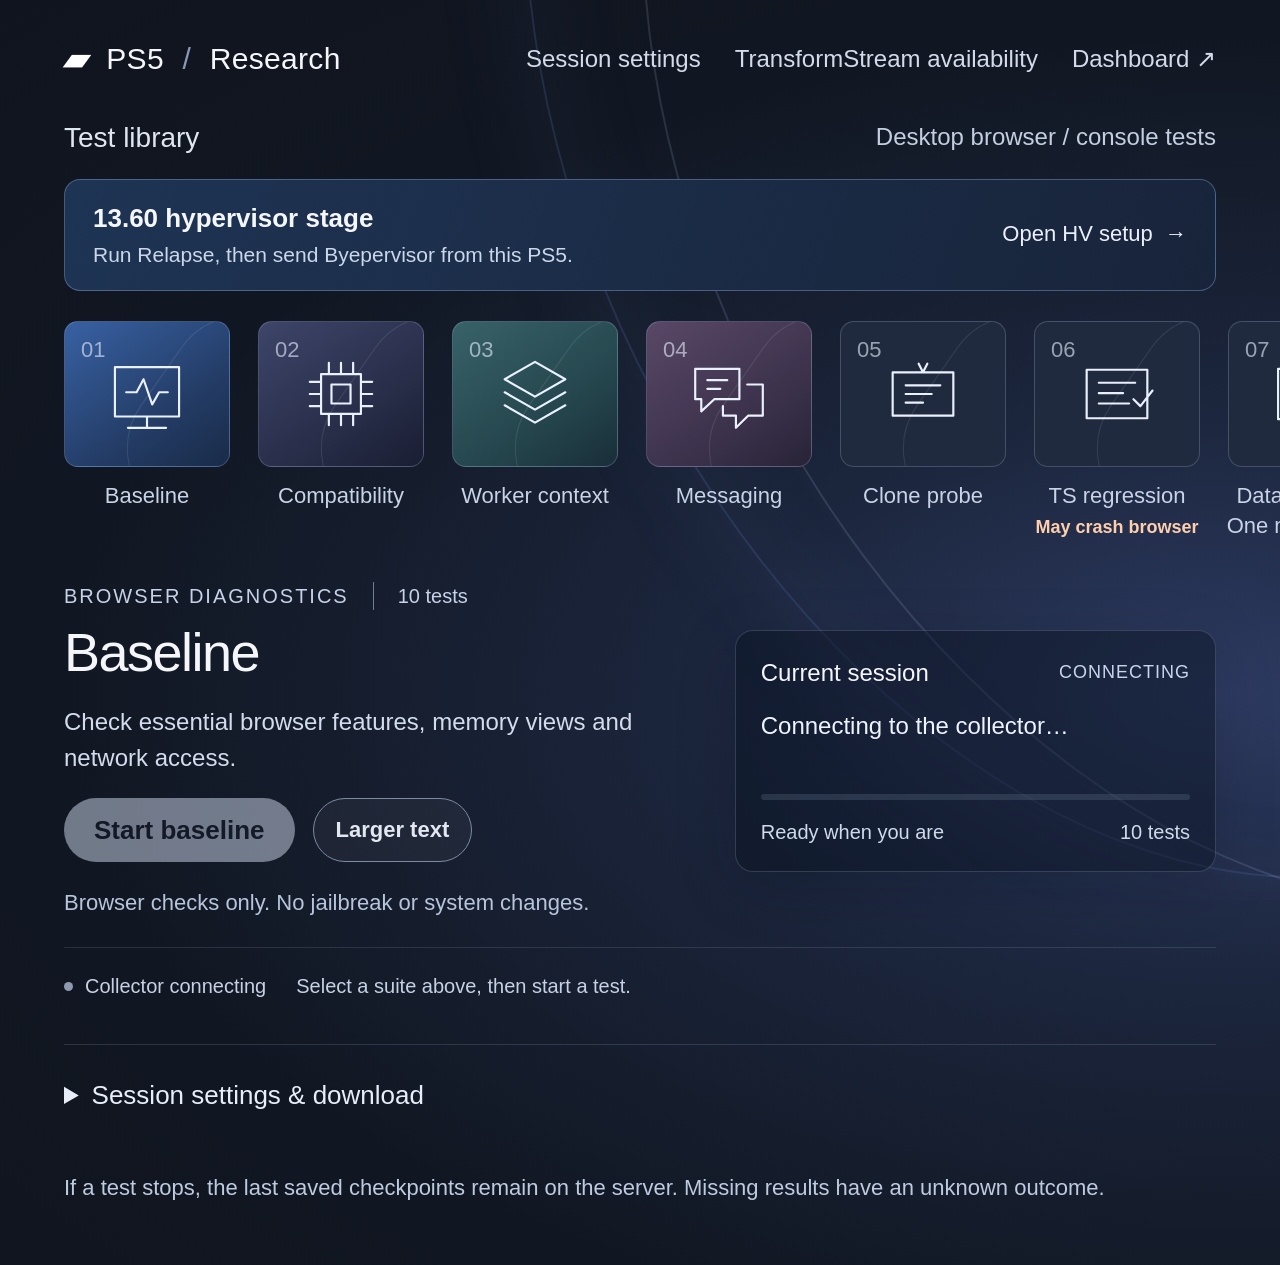
==== site/web/index.html @ ddcae29b "Initialize PS5 V13.60 research repository" ====
<!doctype html>
<html lang="en"><head><meta charset="utf-8"><meta name="viewport" content="width=device-width,initial-scale=1"><meta name="theme-color" content="#10141f"><title>PS5 Research — Test library</title><link rel="stylesheet" href="ui.css"><link rel="stylesheet" href="hv-promo.css"></head>
<body class="console-page"><div class="ambient" aria-hidden="true"><div class="light-arc"></div><div class="light-arc secondary"></div></div><main>
<header class="topbar"><div class="identity"><span class="identity-mark" aria-hidden="true">▰</span><span>PS5 <span class="identity-divider">/</span> Research</span></div><nav class="utilities" aria-label="Tools"><a id="details-link" href="#session-details">Session settings</a><a href="transformstream-feature">TransformStream availability</a><a id="dashboard-link" href="dashboard">Dashboard <span aria-hidden="true">↗</span></a></nav></header>
<div class="library-heading"><h1>Test library</h1><p id="device-summary">Checking browser…</p></div>
<a class="hv-promo" href="hv"><span><strong>13.60 hypervisor stage</strong><small>Run Relapse, then send Byepervisor from this PS5.</small></span><span class="hv-promo-arrow">Open HV setup&nbsp; →</span></a>
<nav class="suite-nav" aria-label="Test library">
<a class="suite-card" id="nav-baseline" href="./" aria-label="Baseline, 10 tests"><span class="tile-art baseline-art" aria-hidden="true"><svg viewBox="0 0 120 120"><path d="M23 29h74v57H23zM38 99h44M60 86v13M36 58h12l8-15 10 29 8-14h10"/></svg><span class="tile-number">01</span></span><span class="tile-name">Baseline</span></a>
<a class="suite-card" id="nav-phase2" href="phase2" aria-label="Compatibility, 8 tests"><span class="tile-art compatibility-art" aria-hidden="true"><svg viewBox="0 0 120 120"><path d="M37 37h46v46H37zM49 49h22v22H49zM46 24v13m14-13v13m14-13v13M46 83v13m14-13v13m14-13v13M24 46h13M24 60h13M24 74h13M83 46h13M83 60h13M83 74h13"/></svg><span class="tile-number">02</span></span><span class="tile-name">Compatibility</span></a>
<a class="suite-card" id="nav-context" href="context" aria-label="Worker context, 1 test"><span class="tile-art context-art" aria-hidden="true"><svg viewBox="0 0 120 120"><path d="m60 23 35 20-35 20-35-20zM25 58l35 20 35-20M25 73l35 20 35-20"/></svg><span class="tile-number">03</span></span><span class="tile-name">Worker context</span></a>
<a class="suite-card" id="nav-messaging" href="messaging" aria-label="Messaging, 1 test"><span class="tile-art messaging-art" aria-hidden="true"><svg viewBox="0 0 120 120"><path d="M21 31h51v35H43L28 80V66h-7zM81 49h18v36H82L68 99V85H53V74M35 44h23M35 54h15"/></svg><span class="tile-number">04</span></span><span class="tile-name">Messaging</span></a>
<a class="suite-card" id="nav-ssvprobe" href="ssvprobe" aria-label="Clone probe, 6 tests"><span class="tile-art ssvprobe-art" aria-hidden="true"><svg viewBox="0 0 120 120"><path d="M25 35h70v50H25zM40 50h40M40 60h30M40 70h20M55 25l5 10 5-10"/></svg><span class="tile-number">05</span></span><span class="tile-name">Clone probe</span></a>
<a class="suite-card" id="nav-transformstream-regression" href="transformstream-regression" aria-label="TransformStream regression, one case; may crash the browser"><span class="tile-art transformstream-regression-art" aria-hidden="true"><svg viewBox="0 0 120 120"><path d="M25 32h70v56H25zM39 47h42M39 59h28M39 71h35M79 66l8 8 14-18"/></svg><span class="tile-number">06</span></span><span class="tile-name">TS regression<br><strong style="color:#ffcfad;font-size:18px">May crash browser</strong></span></a>
<a class="suite-card" id="nav-datalist-uaf-probe" href="datalist-uaf-probe" aria-label="Datalist lifetime check, one manual click; may close the browser"><span class="tile-art datalist-art" aria-hidden="true"><svg viewBox="0 0 120 120"><path d="M22 31h76v58H22zM35 46h50M35 59h35M35 72h43M81 72l7 7 13-16"/></svg><span class="tile-number">07</span></span><span class="tile-name">Datalist lifetime<br>One manual click</span></a>
</nav>
<div class="workspace"><section class="selected-suite" aria-labelledby="suite-title"><p class="section-label">BROWSER DIAGNOSTICS <span id="suite-meta">10 tests</span></p><h2 id="suite-title">Baseline — 10 browser tests</h2><p id="suite-description">Check the essentials of your browser.</p><div class="action-row"><button id="start" disabled>Start test</button><button id="larger-text" class="secondary-button" type="button" aria-pressed="false">Larger text</button></div><p class="scope-note">Browser checks only. No jailbreak or system changes.</p></section>
<section class="session-panel" aria-label="Current session"><div class="session-heading"><h2>Current session</h2><span id="session-badge" class="session-badge">CONNECTING</span></div><p id="state" role="status" aria-live="polite">Connecting to the collector…</p><div id="progress" class="progress-track" role="progressbar" aria-label="Tests completed" aria-valuemin="0" aria-valuemax="10" aria-valuenow="0"><div id="progress-fill"></div></div><div class="progress-caption"><span id="progress-text">Ready when you are</span><span id="result-count">10 tests</span></div><p id="session-note" class="session-note" hidden>Results are saved to the server as the test runs.</p><p id="run" class="run-id"></p></section></div>
<div class="screen-footer"><span class="connection-indicator" id="connection-label">Collector connecting</span><span>Select a suite above, then start a test.</span><a id="results-link" href="#results-panel" hidden>View results ↓</a></div>
<section class="results-panel" id="results-panel" hidden aria-labelledby="results-heading"><div class="section-heading"><h2 id="results-heading">Session results</h2><span id="results-storage">Waiting for results</span></div><div id="results"></div><details class="raw-details"><summary>Technical log</summary><pre id="log">Waiting for a manual run.</pre></details></section>
<details class="settings-panel" id="session-details"><summary>Session settings &amp; download</summary><p>Optional labels for this run. Firmware and device identity are reported information, not independently verified.</p><div class="settings-grid"><label>Test device<select id="origin"><option value="desktop_simulation">Desktop browser</option><option value="ps5_hardware_reported">Physical PS5 (operator reported)</option></select></label><label>Firmware<input id="firmware" maxlength="80" placeholder="e.g. 14.10"></label><label>Console model<input id="model" maxlength="80" placeholder="Optional; no serial number"></label></div><button id="save" disabled>Download session JSON</button><p>Console download support may vary. Results also remain available in the dashboard.</p></details>
<footer class="evidence-note">If a test stops, the last saved checkpoints remain on the server. Missing results have an unknown outcome.</footer>
</main><script src="experiment.js"></script><script src="phase2.js"></script><script src="context.js"></script><script src="messaging.js"></script><script src="ssvprobe.js"></script><script src="app.js"></script></body></html>
---- site/web/ui.css ----
*{box-sizing:border-box}html{scroll-behavior:auto}body{margin:0;background:#10141f;color:#f5f6fa;font:30px/1.4 Arial,Helvetica,sans-serif}body.console-page{background:radial-gradient(ellipse at 95% 55%,#2e3b62 0,#1b253c 30%,#111722 67%,#10141f 100%);min-height:100vh}.ambient{position:fixed;inset:0;overflow:hidden;pointer-events:none;z-index:-0}.light-arc{position:absolute;width:1100px;height:1600px;right:-400px;top:-680px;border:2px solid #6482c038;border-radius:50%;transform:rotate(-26deg);box-shadow:0 0 110px #7791c513,inset 30px 0 80px #7791c50a}.light-arc.secondary{right:-530px;top:-640px;transform:rotate(-29deg);border-color:#b9c8ed26;box-shadow:none}main{position:relative;max-width:1920px;margin:auto;padding:48px 5% 36px}a{color:inherit;text-decoration:none}button,input,select{font:inherit}button,a,summary,input,select{-webkit-tap-highlight-color:transparent}button,a,summary{transition:background .12s,color .12s,border-color .12s}button:focus,a:focus,summary:focus,input:focus,select:focus{outline:3px solid #fff;outline-offset:5px}button:focus{box-shadow:0 0 0 8px #ffffff17}button{border:0;border-radius:40px;padding:17px 42px;background:#f4f6fb;color:#151b29;cursor:pointer;font-weight:600;min-height:76px}button:hover{background:#dce8ff}button:disabled{background:#a7b0c2;opacity:.65;cursor:default}.secondary-button{background:#ffffff0b;color:#e2e7f1;border:1px solid #7d8ba1;font-size:24px;padding:18px 28px}.secondary-button:hover{background:#ffffff21}.secondary-button[aria-pressed=true]{background:#dce8ff;color:#121a29}h1,h2,p{margin-top:0}.topbar{display:flex;align-items:center;justify-content:space-between;gap:24px;min-height:60px}.identity{display:flex;align-items:center;gap:16px;font-size:30px;letter-spacing:.3px}.identity-mark{font-size:34px;transform:skew(-12deg);color:#fff}.identity-divider{color:#8899b5;margin:0 10px}.utilities{display:flex;gap:34px;align-items:center}.utilities a{font-size:24px;color:#d3dbea;padding:10px 0}.utilities a:hover{color:white}.library-heading{display:flex;align-items:center;justify-content:space-between;gap:20px;margin:42px 0 26px}h1{font-size:28px;font-weight:400;margin:0;color:#e0e6f1}.library-heading p{font-size:24px;color:#c3cee0;margin:0}.suite-nav{display:flex;gap:28px;align-items:flex-start}.suite-card{width:200px;flex:0 0 200px;padding:0;border-radius:16px;outline-offset:7px!important}.tile-art{position:relative;display:flex;align-items:center;justify-content:center;width:100%;height:180px;border:1px solid #a4b5d545;border-radius:14px;overflow:hidden;background:#202a3e}.tile-art:before{content:'';position:absolute;width:150px;height:220px;transform:rotate(35deg);right:-70px;bottom:-65px;border:1px solid #ffffff1a;border-radius:90px}.tile-art svg{width:104px;height:104px;fill:none;stroke:#e9f0ff;stroke-width:2.5;stroke-linejoin:round;stroke-linecap:round}.baseline-art{background:linear-gradient(145deg,#3861a3,#233b64 65%,#192b48)}.compatibility-art{background:linear-gradient(145deg,#3d4569,#272c47 65%,#191e33)}.context-art{background:linear-gradient(145deg,#386268,#24444c 65%,#192e39)}.messaging-art{background:linear-gradient(145deg,#594867,#3b314b 65%,#282337)}.tile-number{position:absolute;top:13px;left:16px;font-size:22px;color:#e6efff9c}.tile-name{display:block;font-size:24px;text-align:center;margin:14px -14px 0;color:#c9d3e6}.suite-card[aria-current=page] .tile-art{border:3px solid #fff;box-shadow:0 0 0 5px #ffffff0d,0 10px 25px #00000026}.suite-card[aria-current=page] .tile-name{color:#fff}.suite-card:hover .tile-art{border-color:#fff}.suite-card:focus{outline:0}.suite-card:focus .tile-art{outline:3px solid #fff;outline-offset:6px;box-shadow:0 0 0 10px #c7d9ff20}.workspace{display:grid;grid-template-columns:1.25fr 1fr;gap:9%;align-items:center;margin:64px 0 40px}.section-label{display:flex;align-items:center;gap:24px;font-size:22px;letter-spacing:2px;color:#c5d2e8;margin-bottom:14px}.section-label span{border-left:1px solid #6e7e96;padding-left:24px;letter-spacing:0;color:#c5d2e8}h2{font-weight:400}.selected-suite h2{font-size:68px;line-height:1.07;letter-spacing:-1.5px;margin-bottom:22px}.selected-suite>p:not(.section-label){max-width:780px;color:#d3dced;font-size:28px;margin-bottom:30px;line-height:1.5}.action-row{display:flex;gap:18px;flex-wrap:wrap}.selected-suite .scope-note{font-size:22px!important;color:#b6c5dc!important;margin:24px 0 0!important}.session-panel{border:1px solid #d7e3ff2b;background:#0a122078;border-radius:18px;padding:32px;box-shadow:0 16px 60px #070d182e}.session-heading{display:flex;align-items:center;justify-content:space-between;gap:18px;margin-bottom:26px}.session-heading h2{font-size:28px;margin:0}.session-badge{font-size:20px;color:#c9d5ed;letter-spacing:1px;white-space:nowrap}.session-panel>p#state{font-size:26px;line-height:1.5;min-height:78px;margin-bottom:22px;color:#edf3ff}.progress-track{height:6px;background:#5e70884d;border-radius:8px;overflow:hidden}.progress-track>div{height:100%;width:0;background:#d4e3ff;transition:width .2s}.progress-caption{display:flex;justify-content:space-between;gap:20px;font-size:22px;color:#d0daed;margin-top:18px}.session-note{font-size:22px;color:#bdcbe2;line-height:1.5;margin:25px 0 0}.run-id{font:20px/1.45 monospace;color:#bdcbe2;overflow-wrap:anywhere;margin:18px 0 0}.run-id:empty{display:none}.screen-footer{display:flex;align-items:center;gap:30px;border-top:1px solid #bccae125;padding:24px 0 0;font-size:22px;color:#c6d1e4}.screen-footer>a{margin-left:auto;padding:6px;border-bottom:1px solid #b3c5e4}.connection-indicator{display:flex;align-items:center;gap:12px}.connection-indicator:before{content:'';width:9px;height:9px;background:#8d9ab0;border-radius:50%;flex:none}.connection-indicator.connected:before{background:#b3e2d2}.connection-indicator.disconnected:before{background:#f0b5a6}.results-panel,.settings-panel{border-top:1px solid #b8cbe32b;padding:34px 0;margin-top:52px}.section-heading{display:flex;justify-content:space-between;align-items:center;gap:20px;margin-bottom:24px}.section-heading h2{font-size:36px;margin:0}.section-heading>span{font-size:24px;color:#c9d5e9}.result-row{display:flex;align-items:center;gap:24px;padding:22px 26px;border-bottom:1px solid #b8cbe321;background:#0b142450}.result-row:first-child{border-radius:12px 12px 0 0}.result-name{font-size:28px;flex:1}.result-name small{display:block;font-size:22px;color:#c0cfe5;margin-top:5px}.result-badge{font-size:22px;min-width:140px;text-align:center;border-radius:30px;padding:8px 16px;background:#a8ddcb18;color:#bee8d9}.result-badge.FAIL,.result-badge.TIMEOUT{background:#eeac9320;color:#ffd0bc}.result-badge.UNSUPPORTED,.result-badge.SKIPPED{background:#eccea019;color:#f5dfb6}.raw-details{margin-top:24px}summary{cursor:pointer;font-size:26px;padding:16px 0;color:#e8eef9}pre{white-space:pre-wrap;word-break:break-word;font:22px/1.6 monospace;color:#c5d4ed;max-height:500px;overflow:auto;padding:24px;background:#0b142480;border-radius:12px}.settings-panel{margin-top:44px;padding:16px 0}.settings-panel>p,.evidence-note{font-size:22px;color:#bdcbe1;line-height:1.6}.settings-grid{display:grid;grid-template-columns:repeat(3,1fr);gap:24px;margin:28px 0}label{display:block;font-size:24px;color:#e0e8f6}input,select{display:block;width:100%;min-height:68px;border:1px solid #91a6c066;border-radius:10px;background:#111c2d;color:#fff;padding:16px;margin-top:12px;font-size:24px}.settings-panel button{font-size:24px;margin:8px 0 24px}.evidence-note{padding:24px 0;max-width:1200px}.run{border-left:4px solid #b6e7d7;background:#17253b;padding:24px;margin:20px 0}.FAIL,.TIMEOUT{color:#ffd0bc}.PASS{color:#bee8d9}.muted{color:#bdcbe1}body:not(.console-page) section{background:#17253b;padding:30px;margin:30px 0;border-radius:14px}[hidden]{display:none!important}
body.large-text .selected-suite>p:not(.section-label),body.large-text .session-panel>p#state{font-size:34px}body.large-text .tile-name,body.large-text .progress-caption,body.large-text .session-note,body.large-text .screen-footer,body.large-text .scope-note,body.large-text .utilities a{font-size:28px!important}body.large-text .workspace{gap:5%}
@media(min-width:2200px){body{font-size:40px}main{max-width:2560px;padding-top:64px}.identity{font-size:42px}.utilities a,.library-heading p,.tile-name{font-size:34px}.library-heading{margin:60px 0 40px}h1{font-size:40px}.suite-card{width:270px;flex-basis:270px}.suite-nav{gap:40px}.tile-art{height:250px}.tile-art svg{width:145px;height:145px}.tile-number{font-size:30px}.workspace{margin-top:90px}.selected-suite h2{font-size:92px}.selected-suite>p:not(.section-label){font-size:40px}.section-label,.selected-suite .scope-note,.session-note,.screen-footer,.progress-caption{font-size:32px!important}button{font-size:40px;padding:24px 52px;min-height:100px}.secondary-button{font-size:34px}.session-heading h2{font-size:40px}.session-badge{font-size:30px}.session-panel>p#state{font-size:36px;min-height:108px}.session-panel{padding:44px}}
@media(max-width:1500px){main{padding-top:32px}.library-heading{margin:32px 0 22px}.suite-card{width:166px;flex-basis:166px}.tile-art{height:146px}.tile-name{font-size:22px}.workspace{margin:40px 0 28px;gap:6%}.selected-suite h2{font-size:54px}.selected-suite>p:not(.section-label){font-size:24px;margin-bottom:22px}.session-panel{padding:25px}.session-panel>p#state{font-size:24px;min-height:64px}.session-heading h2{font-size:24px}.session-badge{font-size:18px}.section-label,.scope-note,.session-note,.progress-caption,.screen-footer{font-size:20px!important}button{font-size:26px;padding:14px 30px;min-height:64px}.secondary-button{font-size:22px;padding:14px 22px}.session-heading{margin-bottom:18px}.session-note{margin-top:18px}.topbar{min-height:48px}}
@media(max-width:1100px){body{font-size:22px}main{padding:27px 5% 24px}.topbar{min-height:30px}.identity{font-size:22px;gap:10px}.identity-mark{font-size:24px}.utilities{gap:22px}.utilities a{font-size:18px;padding:6px 0}.library-heading{margin:22px 0 16px}h1{font-size:20px}.library-heading p{font-size:17px}.suite-nav{gap:20px}.suite-card{width:126px;flex-basis:126px}.tile-art{height:104px}.tile-art svg{width:67px;height:67px}.tile-number{font-size:16px;top:8px;left:12px}.tile-name{font-size:18px;margin-top:10px}.workspace{margin:30px 0 20px;grid-template-columns:1.15fr 1fr;gap:5%}.selected-suite h2{font-size:38px;letter-spacing:-.6px;margin-bottom:15px}.selected-suite>p:not(.section-label){font-size:20px;line-height:1.4;margin-bottom:20px}.section-label{font-size:15px!important;letter-spacing:1px;gap:16px;margin-bottom:10px}.section-label span{padding-left:16px}.action-row{gap:12px}button{font-size:20px;min-height:48px;padding:11px 25px}.secondary-button{font-size:17px;padding:11px 18px}.selected-suite .scope-note{font-size:16px!important;margin-top:16px!important}.session-panel{padding:21px;border-radius:13px}.session-heading{margin-bottom:15px}.session-heading h2{font-size:20px}.session-badge{font-size:14px}.session-panel>p#state{font-size:18px;min-height:50px;margin-bottom:15px}.progress-caption{font-size:16px!important;margin-top:12px;gap:12px}.session-note{font-size:16px!important;margin-top:16px}.run-id{font-size:14px}.screen-footer{font-size:16px!important;gap:20px;padding-top:17px}.results-panel{margin-top:30px}.section-heading h2{font-size:28px}.section-heading>span{font-size:18px}.result-name{font-size:22px}.result-name small{font-size:17px}.result-badge{font-size:17px;min-width:110px}.result-row{padding:16px 20px}.settings-panel{margin-top:25px}summary{font-size:20px}.settings-panel>p,.evidence-note{font-size:17px}label,input,select{font-size:18px}input,select{min-height:54px;padding:12px}.settings-panel button{font-size:19px}pre{font-size:16px}body.large-text .selected-suite>p:not(.section-label),body.large-text .session-panel>p#state{font-size:24px}body.large-text .tile-name,body.large-text .progress-caption,body.large-text .session-note,body.large-text .screen-footer,body.large-text .scope-note,body.large-text .utilities a{font-size:20px!important}}
@media(max-width:700px){.identity-divider{margin:0 4px}.utilities{gap:15px}.utilities a{font-size:14px}.library-heading{display:block}.library-heading p{margin-top:8px}.suite-nav{display:grid;grid-template-columns:repeat(4,1fr);gap:12px}.suite-card{width:auto;min-width:0}.tile-art{height:auto;aspect-ratio:1}.tile-art svg{width:70%;height:70%}.tile-number{font-size:12px;top:5px;left:7px}.tile-name{font-size:14px;margin-left:-5px;margin-right:-5px}.workspace{grid-template-columns:1fr;gap:25px;margin-top:30px}.selected-suite h2{font-size:40px}.screen-footer{flex-wrap:wrap;gap:12px}.screen-footer>a{margin-left:0}.settings-grid{grid-template-columns:1fr;gap:20px}.result-row{gap:12px;padding:16px 10px}.result-name{font-size:19px}.result-badge{min-width:0;font-size:14px}.section-heading{align-items:flex-start;flex-direction:column}.selected-suite>p:not(.section-label){max-width:none}}
@media(prefers-reduced-motion:reduce){*{transition:none!important}}

@media(min-width:701px) and (max-width:1100px) and (max-height:650px){main{padding-top:24px}.library-heading{margin:16px 0 14px}.tile-art{height:80px}.tile-art svg{width:55px;height:55px}.suite-card{width:115px;flex-basis:115px}.tile-name{margin-top:8px}.workspace{margin:22px 0 18px}.selected-suite h2{font-size:36px}.session-panel{padding:18px}.selected-suite>p:not(.section-label){margin-bottom:15px}.selected-suite .scope-note{margin-top:12px!important}.screen-footer{padding-top:14px}}
@media(min-width:1101px) and (max-width:2199px) and (max-height:800px){main{padding-top:28px}.library-heading{margin:22px 0 18px}.suite-card{width:148px;flex-basis:148px}.tile-art{height:110px}.tile-art svg{width:77px;height:77px}.tile-name{margin-top:10px}.workspace{margin:30px 0 24px}.selected-suite h2{font-size:46px}.selected-suite>p:not(.section-label){font-size:22px}.session-panel>p#state{font-size:22px;min-height:54px}.session-panel{padding:23px}.screen-footer{padding-top:18px}}
.result-badge.UNEXPECTED_RESULT,.result-badge.EXCEPTION{background:#eeac9320;color:#ffd0bc}.UNEXPECTED_RESULT,.EXCEPTION{color:#ffd0bc}
---- site/web/hv-promo.css ----
.hv-promo{display:flex;align-items:center;justify-content:space-between;gap:24px;min-height:96px;margin:0 0 30px;padding:20px 28px;border:1px solid #a6c7fc55;border-radius:16px;background:linear-gradient(110deg,#1e3454,#18243a);color:#f5f6fa;text-decoration:none}.hv-promo:hover{border-color:#cbdcff;background:linear-gradient(110deg,#28456f,#202f4a)}.hv-promo:focus{outline:3px solid #fff;outline-offset:5px}.hv-promo strong,.hv-promo small{display:block}.hv-promo strong{font-size:26px;font-weight:600}.hv-promo small{margin-top:4px;color:#cbd7ea;font-size:21px}.hv-promo-arrow{flex:none;color:#eaf0ff;font-size:22px}@media(max-width:700px){.hv-promo{align-items:flex-start;flex-direction:column;gap:8px;margin-bottom:20px;padding:18px;min-height:0}.hv-promo strong{font-size:20px}.hv-promo small,.hv-promo-arrow{font-size:17px}}
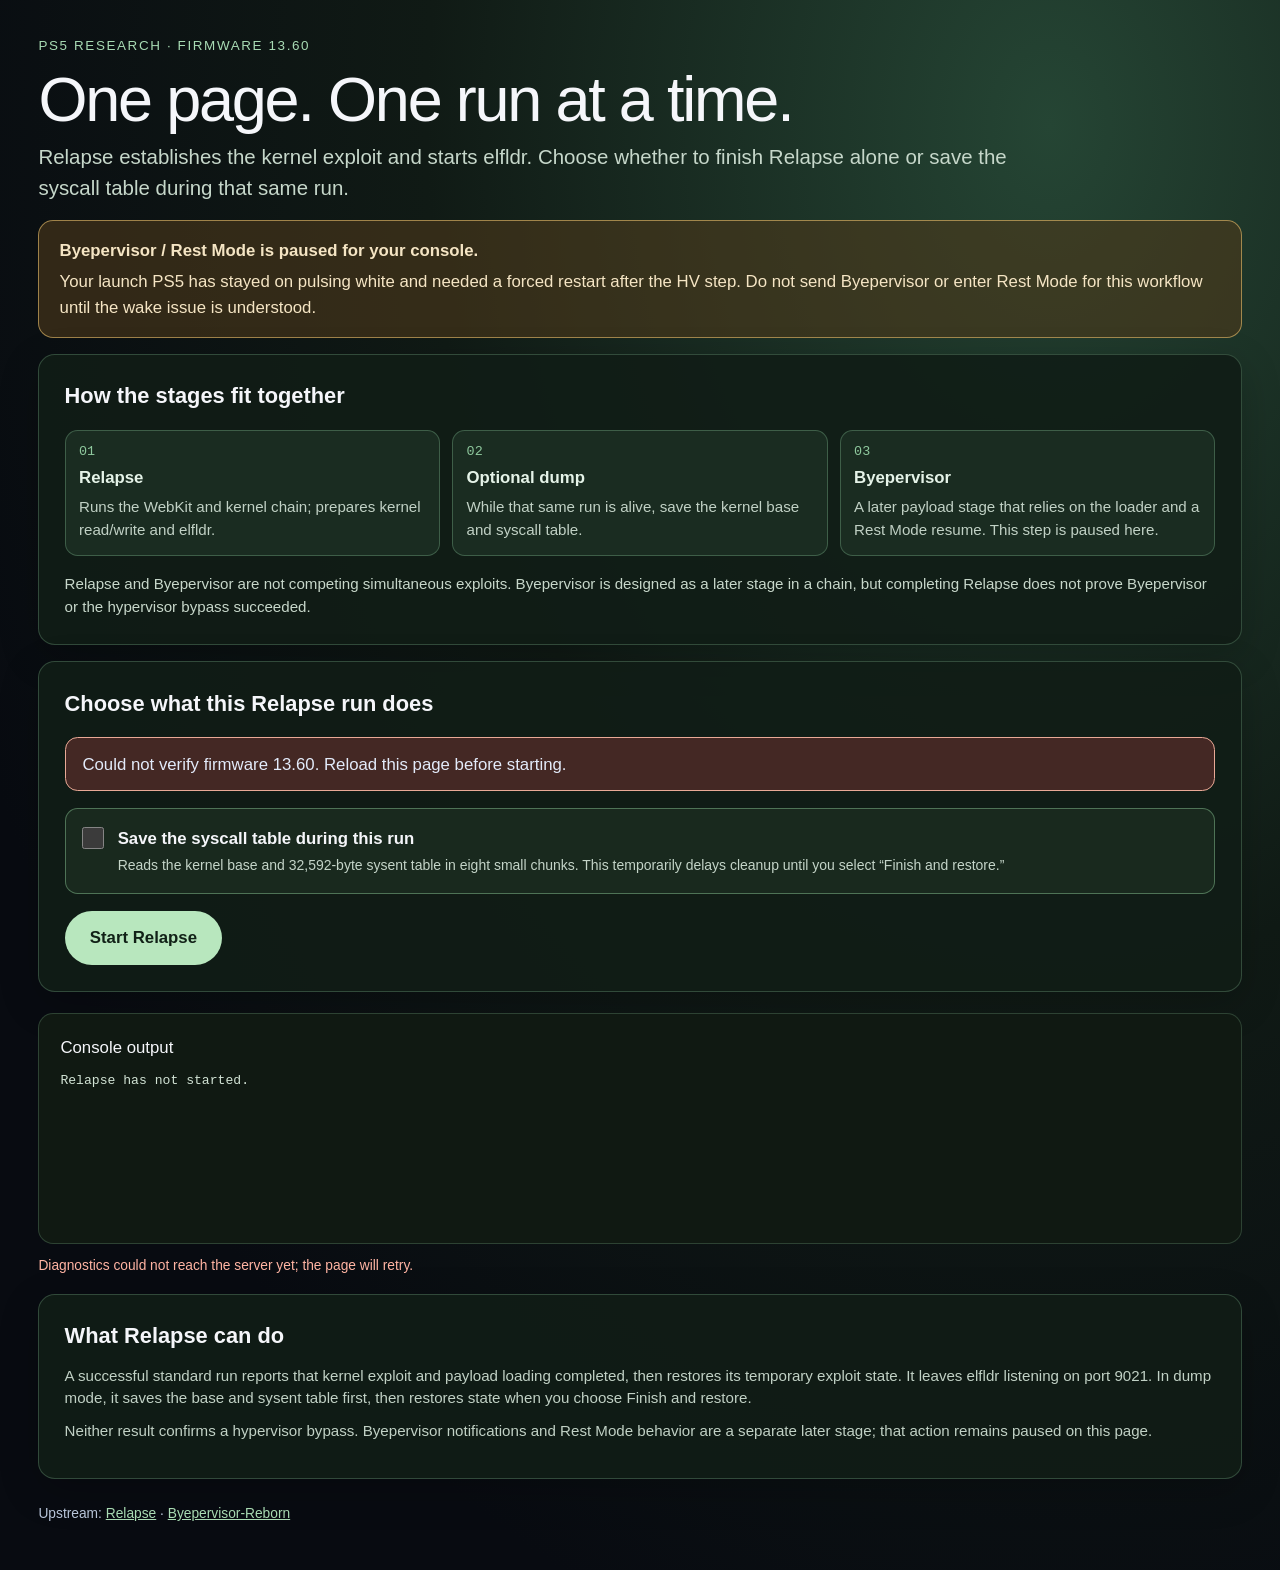
==== commit 40ed778c: "Add hosting release tooling and reconcile V13.60 dumps" ====
--- a/site/web/index.html
+++ b/site/web/index.html
@@ -1,22 +1,75 @@
 <!doctype html>
-<html lang="en"><head><meta charset="utf-8"><meta name="viewport" content="width=device-width,initial-scale=1"><meta name="theme-color" content="#10141f"><title>PS5 Research — Test library</title><link rel="stylesheet" href="ui.css"><link rel="stylesheet" href="hv-promo.css"></head>
-<body class="console-page"><div class="ambient" aria-hidden="true"><div class="light-arc"></div><div class="light-arc secondary"></div></div><main>
-<header class="topbar"><div class="identity"><span class="identity-mark" aria-hidden="true">▰</span><span>PS5 <span class="identity-divider">/</span> Research</span></div><nav class="utilities" aria-label="Tools"><a id="details-link" href="#session-details">Session settings</a><a href="transformstream-feature">TransformStream availability</a><a id="dashboard-link" href="dashboard">Dashboard <span aria-hidden="true">↗</span></a></nav></header>
-<div class="library-heading"><h1>Test library</h1><p id="device-summary">Checking browser…</p></div>
-<a class="hv-promo" href="hv"><span><strong>13.60 hypervisor stage</strong><small>Run Relapse, then send Byepervisor from this PS5.</small></span><span class="hv-promo-arrow">Open HV setup&nbsp; →</span></a>
-<nav class="suite-nav" aria-label="Test library">
-<a class="suite-card" id="nav-baseline" href="./" aria-label="Baseline, 10 tests"><span class="tile-art baseline-art" aria-hidden="true"><svg viewBox="0 0 120 120"><path d="M23 29h74v57H23zM38 99h44M60 86v13M36 58h12l8-15 10 29 8-14h10"/></svg><span class="tile-number">01</span></span><span class="tile-name">Baseline</span></a>
-<a class="suite-card" id="nav-phase2" href="phase2" aria-label="Compatibility, 8 tests"><span class="tile-art compatibility-art" aria-hidden="true"><svg viewBox="0 0 120 120"><path d="M37 37h46v46H37zM49 49h22v22H49zM46 24v13m14-13v13m14-13v13M46 83v13m14-13v13m14-13v13M24 46h13M24 60h13M24 74h13M83 46h13M83 60h13M83 74h13"/></svg><span class="tile-number">02</span></span><span class="tile-name">Compatibility</span></a>
-<a class="suite-card" id="nav-context" href="context" aria-label="Worker context, 1 test"><span class="tile-art context-art" aria-hidden="true"><svg viewBox="0 0 120 120"><path d="m60 23 35 20-35 20-35-20zM25 58l35 20 35-20M25 73l35 20 35-20"/></svg><span class="tile-number">03</span></span><span class="tile-name">Worker context</span></a>
-<a class="suite-card" id="nav-messaging" href="messaging" aria-label="Messaging, 1 test"><span class="tile-art messaging-art" aria-hidden="true"><svg viewBox="0 0 120 120"><path d="M21 31h51v35H43L28 80V66h-7zM81 49h18v36H82L68 99V85H53V74M35 44h23M35 54h15"/></svg><span class="tile-number">04</span></span><span class="tile-name">Messaging</span></a>
-<a class="suite-card" id="nav-ssvprobe" href="ssvprobe" aria-label="Clone probe, 6 tests"><span class="tile-art ssvprobe-art" aria-hidden="true"><svg viewBox="0 0 120 120"><path d="M25 35h70v50H25zM40 50h40M40 60h30M40 70h20M55 25l5 10 5-10"/></svg><span class="tile-number">05</span></span><span class="tile-name">Clone probe</span></a>
-<a class="suite-card" id="nav-transformstream-regression" href="transformstream-regression" aria-label="TransformStream regression, one case; may crash the browser"><span class="tile-art transformstream-regression-art" aria-hidden="true"><svg viewBox="0 0 120 120"><path d="M25 32h70v56H25zM39 47h42M39 59h28M39 71h35M79 66l8 8 14-18"/></svg><span class="tile-number">06</span></span><span class="tile-name">TS regression<br><strong style="color:#ffcfad;font-size:18px">May crash browser</strong></span></a>
-<a class="suite-card" id="nav-datalist-uaf-probe" href="datalist-uaf-probe" aria-label="Datalist lifetime check, one manual click; may close the browser"><span class="tile-art datalist-art" aria-hidden="true"><svg viewBox="0 0 120 120"><path d="M22 31h76v58H22zM35 46h50M35 59h35M35 72h43M81 72l7 7 13-16"/></svg><span class="tile-number">07</span></span><span class="tile-name">Datalist lifetime<br>One manual click</span></a>
-</nav>
-<div class="workspace"><section class="selected-suite" aria-labelledby="suite-title"><p class="section-label">BROWSER DIAGNOSTICS <span id="suite-meta">10 tests</span></p><h2 id="suite-title">Baseline — 10 browser tests</h2><p id="suite-description">Check the essentials of your browser.</p><div class="action-row"><button id="start" disabled>Start test</button><button id="larger-text" class="secondary-button" type="button" aria-pressed="false">Larger text</button></div><p class="scope-note">Browser checks only. No jailbreak or system changes.</p></section>
-<section class="session-panel" aria-label="Current session"><div class="session-heading"><h2>Current session</h2><span id="session-badge" class="session-badge">CONNECTING</span></div><p id="state" role="status" aria-live="polite">Connecting to the collector…</p><div id="progress" class="progress-track" role="progressbar" aria-label="Tests completed" aria-valuemin="0" aria-valuemax="10" aria-valuenow="0"><div id="progress-fill"></div></div><div class="progress-caption"><span id="progress-text">Ready when you are</span><span id="result-count">10 tests</span></div><p id="session-note" class="session-note" hidden>Results are saved to the server as the test runs.</p><p id="run" class="run-id"></p></section></div>
-<div class="screen-footer"><span class="connection-indicator" id="connection-label">Collector connecting</span><span>Select a suite above, then start a test.</span><a id="results-link" href="#results-panel" hidden>View results ↓</a></div>
-<section class="results-panel" id="results-panel" hidden aria-labelledby="results-heading"><div class="section-heading"><h2 id="results-heading">Session results</h2><span id="results-storage">Waiting for results</span></div><div id="results"></div><details class="raw-details"><summary>Technical log</summary><pre id="log">Waiting for a manual run.</pre></details></section>
-<details class="settings-panel" id="session-details"><summary>Session settings &amp; download</summary><p>Optional labels for this run. Firmware and device identity are reported information, not independently verified.</p><div class="settings-grid"><label>Test device<select id="origin"><option value="desktop_simulation">Desktop browser</option><option value="ps5_hardware_reported">Physical PS5 (operator reported)</option></select></label><label>Firmware<input id="firmware" maxlength="80" placeholder="e.g. 14.10"></label><label>Console model<input id="model" maxlength="80" placeholder="Optional; no serial number"></label></div><button id="save" disabled>Download session JSON</button><p>Console download support may vary. Results also remain available in the dashboard.</p></details>
-<footer class="evidence-note">If a test stops, the last saved checkpoints remain on the server. Missing results have an unknown outcome.</footer>
-</main><script src="experiment.js"></script><script src="phase2.js"></script><script src="context.js"></script><script src="messaging.js"></script><script src="ssvprobe.js"></script><script src="app.js"></script></body></html>
+<html lang="en">
+<head>
+  <meta charset="utf-8">
+  <meta name="viewport" content="width=device-width,initial-scale=1">
+  <meta name="theme-color" content="#102219">
+  <meta name="referrer" content="no-referrer">
+  <title>PS5 13.60 Research — Relapse &amp; Kernel Dumps</title>
+  <link rel="stylesheet" href="relapse/launch.css">
+  <link rel="stylesheet" href="research.css">
+  <script src="relapse/diagnostics.js"></script>
+  <script src="relapse/src/firmware.js"></script>
+  <script src="relapse/launch.js" defer></script>
+</head>
+<body>
+  <main>
+    <p class="eyebrow">PS5 RESEARCH · FIRMWARE 13.60</p>
+    <h1>One page. One run at a time.</h1>
+    <p class="lead">Relapse establishes the kernel exploit and starts elfldr. Choose whether to finish Relapse alone or save the syscall table during that same run.</p>
+
+    <section class="safety" aria-label="Important console safety notice">
+      <strong>Byepervisor / Rest Mode is paused for your console.</strong>
+      <p>Your launch PS5 has stayed on pulsing white and needed a forced restart after the HV step. Do not send Byepervisor or enter Rest Mode for this workflow until the wake issue is understood.</p>
+    </section>
+
+    <section class="flow card" aria-labelledby="flow-title">
+      <h2 id="flow-title">How the stages fit together</h2>
+      <ol class="steps">
+        <li><b>Relapse</b><span>Runs the WebKit and kernel chain; prepares kernel read/write and elfldr.</span></li>
+        <li><b>Optional dump</b><span>While that same run is alive, save the kernel base and syscall table.</span></li>
+        <li><b>Byepervisor</b><span>A later payload stage that relies on the loader and a Rest Mode resume. This step is paused here.</span></li>
+      </ol>
+      <p class="plain-note">Relapse and Byepervisor are not competing simultaneous exploits. Byepervisor is designed as a later stage in a chain, but completing Relapse does not prove Byepervisor or the hypervisor bypass succeeded.</p>
+    </section>
+
+    <section class="card controls" aria-labelledby="run-title">
+      <h2 id="run-title">Choose what this Relapse run does</h2>
+      <div id="firmware-status" class="notice" role="status" aria-live="polite">Checking firmware support…</div>
+      <label class="dump-choice"><input id="dump-mode" type="checkbox"><span><strong>Save the syscall table during this run</strong><small>Reads the kernel base and 32,592-byte sysent table in eight small chunks. This temporarily delays cleanup until you select “Finish and restore.”</small></span></label>
+      <button id="start-relapse">Start Relapse</button>
+      <noscript><p class="notice error">JavaScript must be enabled for Relapse.</p></noscript>
+
+      <section id="dump-controls" class="dump-controls" aria-label="Manual kernel dumps" hidden>
+        <h3>Syscall table dump</h3>
+        <p>Choose the kernel base first, then the syscall table. Keep the page open until the dump is done and cleanup has finished.</p>
+        <div class="dump-buttons">
+          <button id="dump-kernel-base" disabled>Save kernel base</button>
+          <button id="dump-sysent" disabled>Save syscall table</button>
+          <button id="finish-dumps" disabled>Finish and restore</button>
+        </div>
+        <progress id="dump-progress" max="8" value="0" aria-label="Kernel dump progress"></progress>
+        <p id="dump-progress-text" role="status" aria-live="polite">Waiting for Relapse kernel read/write.</p>
+        <div id="dump-results" class="dump-results" aria-live="polite"></div>
+      </section>
+    </section>
+
+    <section class="console-panel" aria-label="Relapse output">
+      <h2>Console output</h2>
+      <pre id="console" aria-live="polite">Relapse has not started.</pre>
+    </section>
+    <p id="diagnostics-status" class="diagnostics-status" role="status" aria-live="polite">Run messages and JavaScript errors are sent to this site’s server for troubleshooting. Memory addresses are removed.</p>
+
+    <section class="card next" aria-labelledby="after-title">
+      <h2 id="after-title">What Relapse can do</h2>
+      <p>A successful standard run reports that kernel exploit and payload loading completed, then restores its temporary exploit state. It leaves elfldr listening on port 9021. In dump mode, it saves the base and sysent table first, then restores state when you choose Finish and restore.</p>
+      <p>Neither result confirms a hypervisor bypass. Byepervisor notifications and Rest Mode behavior are a separate later stage; that action remains paused on this page.</p>
+    </section>
+
+    <footer>Upstream: <a href="https://github.com/ntfargo/Relapse-Exploit">Relapse</a> · <a href="https://github.com/PS5Dev/Byepervisor-Reborn">Byepervisor-Reborn</a></footer>
+  </main>
+  <script src="relapse/src/main.js"></script>
+  <script src="relapse/src/rop.js"></script>
+  <script src="relapse/src/utils/syscalls.js"></script>
+</body>
+</html>
--- a/site/web/relapse/launch.css
+++ b/site/web/relapse/launch.css
@@ -0,0 +1,34 @@
+:root { color-scheme: dark; background: #080b11; color: #f5f6fa; font: clamp(16px, 1vw + 4px, 21px)/1.5 Arial, Helvetica, sans-serif; }
+* { box-sizing: border-box; }
+body { min-width: 320px; min-height: 100vh; margin: 0; background: radial-gradient(ellipse at 80% 12%, #202c40, #080b11 67%); }
+main { width: min(72rem, calc(100% - clamp(2rem, 6vw, 6rem))); margin: 0 auto; padding: clamp(1.25rem, 4vh, 2.5rem) 0 clamp(1.5rem, 5vh, 3rem); }
+.back { display: inline-block; margin-bottom: 1rem; color: #dce8ff; text-underline-offset: 4px; }
+.eyebrow { margin: 0 0 .5rem; color: #b9cbe7; font-size: .8rem; letter-spacing: .12em; }
+h1 { margin: 0 0 .5rem; font-size: clamp(2.25rem, 5vw, 3.75rem); font-weight: 500; line-height: 1.1; }
+.lead { max-width: 58rem; margin: .5rem 0 1rem; color: #d3dced; font-size: clamp(1.05rem, 1.6vw, 1.35rem); }
+.notice { margin: 1rem 0; padding: .8rem 1rem; border: 1px solid #b7c8e552; border-radius: .75rem; background: #18243a; color: #e3ebfa; }
+.notice.ready { border-color: #a5d6c2; background: #1b3833; }
+.notice.error { border-color: #e9a996; background: #442824; }
+button { min-height: 3.25rem; padding: .7rem 1.5rem; border: 0; border-radius: 999px; background: #edf3ff; color: #121a29; font: 600 1rem Arial, Helvetica, sans-serif; }
+button:disabled { opacity: .55; }
+button:not(:disabled) { cursor: pointer; }
+button:not(:disabled):hover { background: #d6e4ff; }
+button:focus, a:focus { outline: 3px solid #fff; outline-offset: 4px; }
+.dump-controls { margin: 1rem 0; padding: 1rem; border: 1px solid #bfcfe355; border-radius: .9rem; background: #101720; }
+.dump-controls h2 { margin: 0 0 .5rem; font-size: 1.1rem; }
+.dump-controls p { margin: .5rem 0; color: #d3dced; }
+.dump-buttons { display: flex; flex-wrap: wrap; gap: .6rem; margin: .75rem 0; }
+.dump-buttons button { border-radius: .6rem; }
+#dump-progress { display: block; width: 100%; height: 1rem; margin: .75rem 0; accent-color: #a5d6c2; }
+#dump-progress-text { min-height: 1.5em; font: .9rem/1.5 ui-monospace, Consolas, monospace; }
+.console-panel { margin: 1.25rem 0 .75rem; padding: clamp(.8rem, 2vw, 1.25rem); border: 1px solid #bfcfe333; border-radius: .9rem; background: #101720; }
+.console-panel h2 { margin: 0 0 .65rem; font-size: 1rem; font-weight: 500; }
+pre { min-height: 9rem; max-height: min(42vh, 25rem); overflow: auto; margin: 0; white-space: pre-wrap; overflow-wrap: anywhere; color: #cfdbed; font: clamp(.78rem, .9vw, .92rem)/1.5 ui-monospace, Consolas, monospace; }
+.diagnostics-status, .note, footer { font-size: .82rem; }
+.diagnostics-status { margin: .5rem 0; color: #a5d6c2; }
+.diagnostics-status.error { color: #ffb4a3; }
+.note { color: #c5d2e5; }
+footer { margin-top: 1.5rem; color: #b8c5d9; }
+footer a { color: #dce8ff; }
+@media (max-width: 700px) { main { width: calc(100% - 2rem); padding-top: 1rem; } button { width: 100%; min-height: 3.25rem; } pre { max-height: 44vh; font-size: .78rem; } }
+@media (max-height: 650px) { main { padding-top: .75rem; } .back { margin-bottom: .5rem; } .console-panel { margin-top: .75rem; } pre { min-height: 6rem; max-height: 34vh; } }
--- a/site/web/research.css
+++ b/site/web/research.css
@@ -0,0 +1,34 @@
+body { background: radial-gradient(ellipse at 82% 8%, #254534, #101a15 42%, #080b11 78%); }
+.eyebrow { color: #a8dbb4; }
+h1 { letter-spacing: -.035em; }
+.lead { color: #c6d7ca; }
+.safety { margin: 1rem 0; padding: 1rem 1.2rem; border: 1px solid #e5bd6a9c; border-radius: .9rem; background: #4d391c99; color: #f5e5c4; }
+.safety p { margin: .35rem 0 0; }
+.card { margin: 1rem 0; padding: clamp(1rem, 2.4vw, 1.5rem); border: 1px solid #8bc79b45; border-radius: 1rem; background: #111d17e8; box-shadow: 0 12px 40px #0003; }
+.card h2 { margin: 0 0 .7rem; font-size: 1.3rem; }
+.card p { margin: .6rem 0; color: #c7d7ca; }
+.steps { display: grid; grid-template-columns: repeat(3, 1fr); gap: .7rem; margin: 1rem 0; padding: 0; list-style: none; counter-reset: stage; }
+.steps li { display: flex; flex-direction: column; gap: .35rem; padding: .8rem; border: 1px solid #88c89c52; border-radius: .75rem; background: #1a2c21; counter-increment: stage; }
+.steps li::before { content: "0" counter(stage); color: #8fc99e; font: .8rem ui-monospace, Consolas, monospace; }
+.steps b { color: #e5f3e8; }
+.steps span, .plain-note, .next p { color: #c1d1c5; font-size: .9rem; }
+.plain-note { margin-bottom: 0 !important; }
+.safety + .flow { margin-top: 1rem; }
+.notice { border-color: #8ac69a70; background: #1a2e21; }
+.notice.ready { border-color: #9fd6a9; background: #203a27; }
+.notice.error { border-color: #e9a996; background: #442824; }
+.dump-choice { display: flex; align-items: flex-start; gap: .8rem; margin: 1rem 0; padding: 1rem; border: 1px solid #83bd8d80; border-radius: .75rem; background: #19291e; cursor: pointer; }
+.dump-choice input { width: 1.3rem; height: 1.3rem; margin: .1rem 0 0; accent-color: #92d59d; flex: none; }
+.dump-choice span { display: grid; gap: .25rem; }
+.dump-choice small { color: #c4d4c8; }
+#start-relapse { background: #b8e7be; color: #112117; }
+#start-relapse:not(:disabled):hover { background: #d0f0d4; }
+.dump-controls { border-color: #80ba8e70; background: #142118; }
+.dump-controls h3 { margin: 0; }
+.dump-buttons button { background: #d5ead8; color: #142018; }
+#dump-progress { accent-color: #94d69d; }
+.console-panel { border-color: #85bc9440; background: #101912; }
+pre { color: #d2e3d5; }
+.diagnostics-status { color: #a7dcb2; }
+footer a { color: #a9dbb3; }
+@media (max-width: 700px) { .steps { grid-template-columns: 1fr; } }
